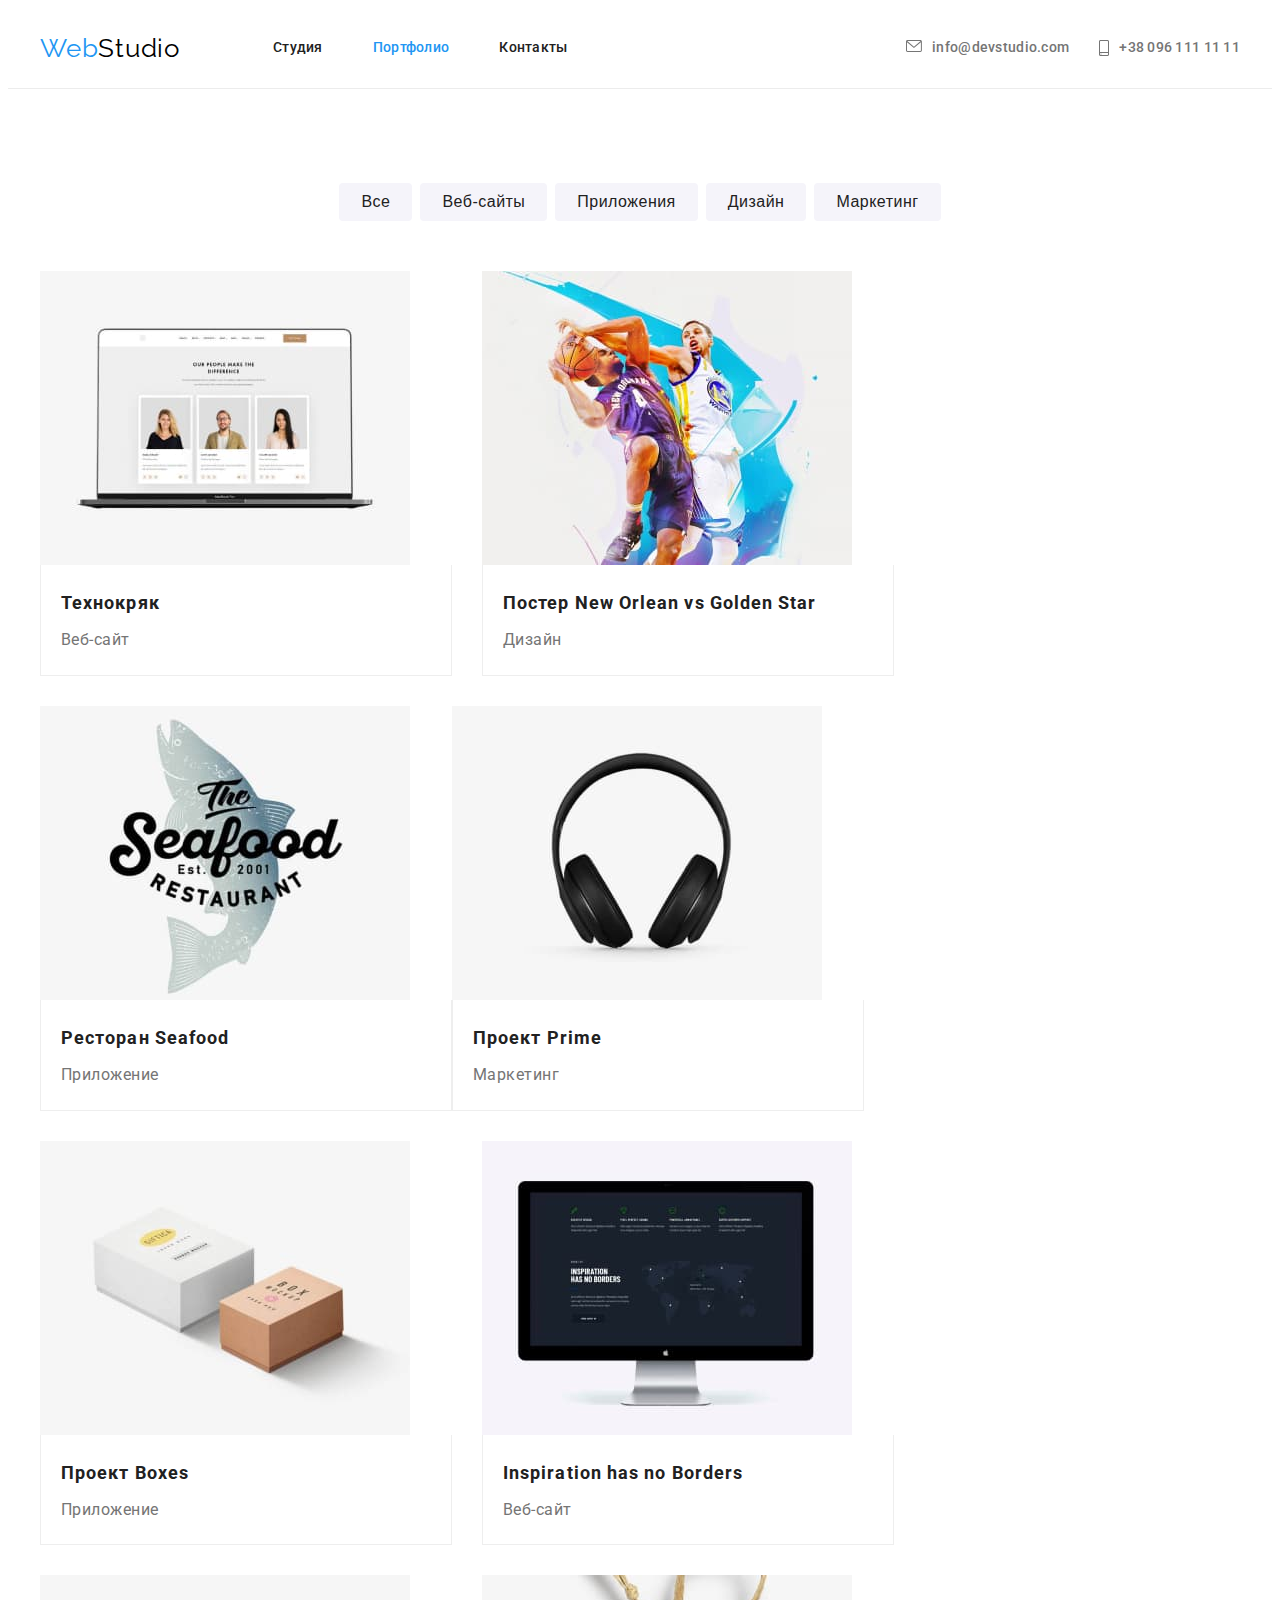
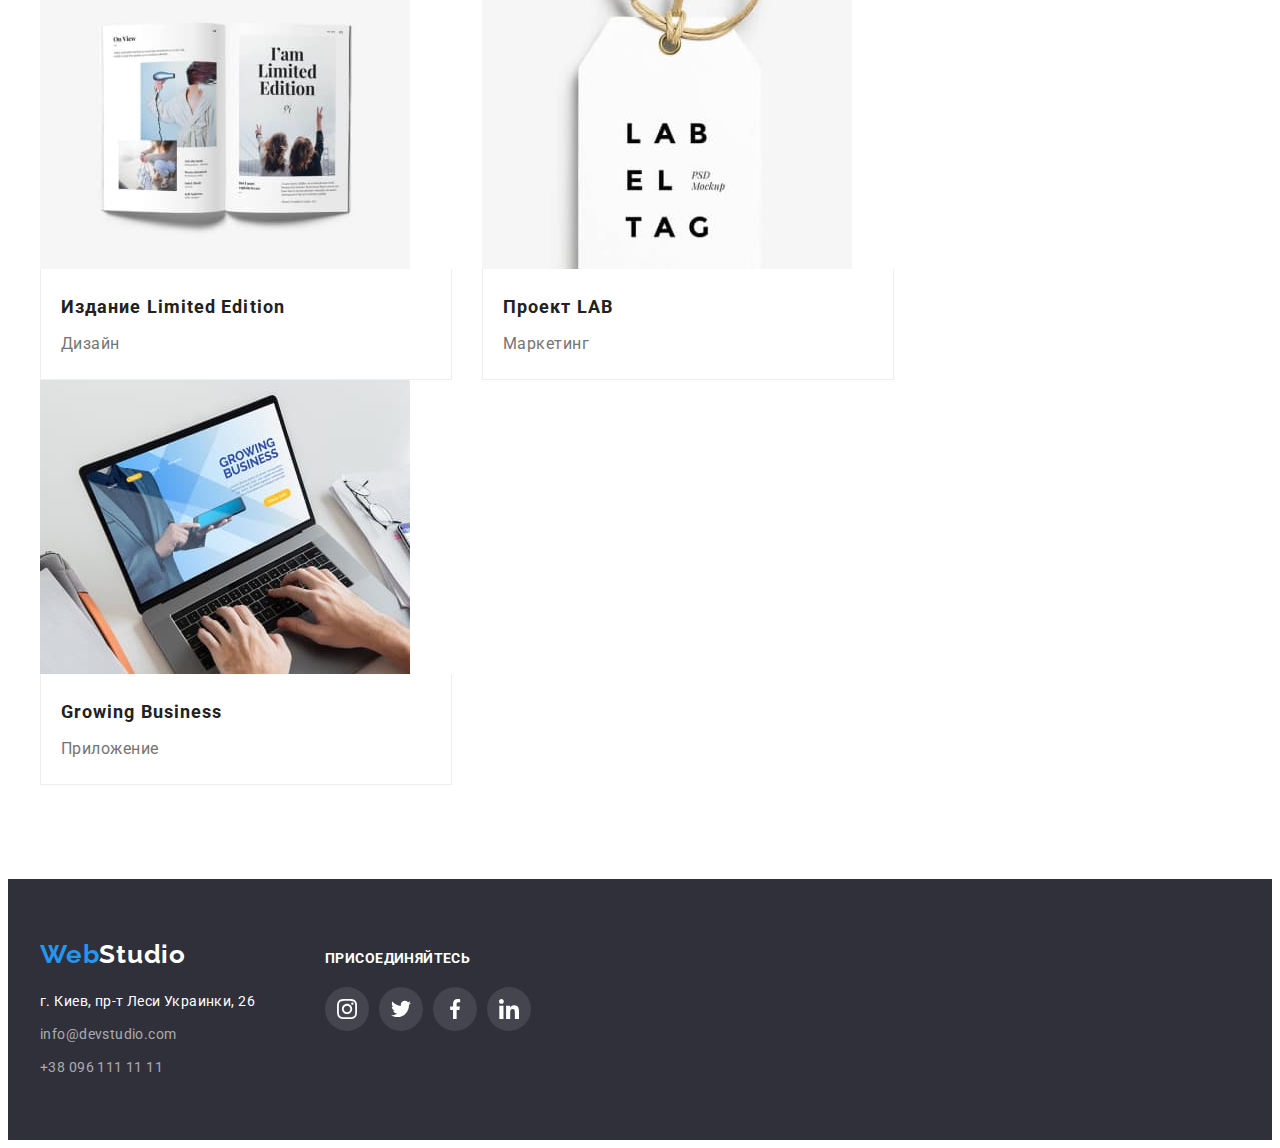
==== portfolio.html @ e710389e "1" ====
<!DOCTYPE html>
<html lang="ru">
<head>
    <meta charset="UTF-8">
    <meta http-equiv="X-UA-Compatible" content="IE=edge">
    <meta name="viewport" content="width=device-width, initial-scale=1.0">
    <title>Document</title>
    <link rel="stylesheet" href="https://cdnjs.cloudflare.com/ajax/libs/modern-normalize/1.1.0/modern-normalize.min.css"
        integrity="sha512-wpPYUAdjBVSE4KJnH1VR1HeZfpl1ub8YT/NKx4PuQ5NmX2tKuGu6U/JRp5y+Y8XG2tV+wKQpNHVUX03MfMFn9Q=="
        crossorigin="anonymous" referrerpolicy="no-referrer" />
    <link rel="preconnect" href="https://fonts.googleapis.com">
    <link rel="preconnect" href="https://fonts.gstatic.com" crossorigin>
    <link href="https://fonts.googleapis.com/css2?family=Raleway:wght@700&family=Roboto:wght@400;500;700;900&display=swap"
        rel="stylesheet">
    <link rel="stylesheet" href="./css/styles.css">
</head>
<body>
    <!-- header -->
    <header class="header">
        <div class="container header-container">
            <nav class="nav">
                <a class="link logo" lang="en" href="./index.html">Web<span>Studio</span></a>
                <ul class="nav-list">
                    <li class="item nav-item"><a class="link header-link" href="./index.html">Студия</a></li>
                    <li class="item nav-item"><a class="link header-link current" href="./portfolio.html">Портфолио</a></li>
                    <li class="item nav-item"><a class="link header-link" href="">Контакты</a></li>
                </ul>
            </nav>
            <div class="header-contacts">
                <ul class="nav-contacts">
                    <li class="contacts-items item header-mail"><a class="header-contacts link-mail"
                            href="mailto:info@devstudio.com">
                            <svg class="header-icons header-icons-" width="16" height="12">
                                <use href="./img/sprite/icons.svg#icon-envelope">
                                </use>
                            </svg>
                            info@devstudio.com</a>
                    </li>
                    <li class="contacts-items header-tel">
                        <a class="header-contacts link-tel" href="tel:+380961111111">
                            <svg class="header-icons header-icons-smart" width="10" height="16">
                                <use href="./img/sprite/icons.svg#icon-smartphone">
                                </use>
                            </svg>
                            +38 096 111 11 11</a>
                    </li>
                </ul>
            </div>
        </div>
    </header>
    <main>
    <!-- portfolio -->
        <section class="portfolio">
            <div class="container">
                <h1 class="visually-hidden">Портфолио</h1>
            <ul class="filters">
                <li class="item filters-item">
                    <button type="button" class="button-filtres">Все</button>
                </li>
                <li class="item filters-item">
                    <button type="button" class="button-filtres">Веб-сайты</button>
                </li>
                <li class="item filters-item">
                    <button type="button" class="button-filtres">Приложения</button>
                </li>
                <li class="item filters-item">
                    <button type="button" class="button-filtres">Дизайн</button>
                </li>
                <li class="item filters-item">
                    <button type="button" class="button-filtres">Маркетинг</button>
                </li>
            </ul>
            <ul class="project">
                <li class="item project-item">
                    <a class="portfolio-link" href=""><img src="./img/project/project1.jpg" alt="Компьютер на котором изображен Веб-сайт" width="370" height="294">
                        <div class="rpoject-text">
                    <h2 class="project-title">Технокряк</h2>
                    <p class="project-after-title">Веб-сайт</p>
                     </div>
                    </a>
                </li>
                <li class="item project-item">
                    <a class="portfolio-link" href=""><img src="./img/project/project2.jpg" alt="Дизайн с двумя баскетболистами" width="370" height="294">
                        <div class="rpoject-text">
                    <h2 class="project-title">Постер <span lang="en">New Orlean vs Golden Star</span></h2>
                    <p class="project-after-title">Дизайн</p>
                    </div>
                    </a>
                </li>
                <li class="item project-item">
                    <a class="portfolio-link" href=""><img src="./img/project/project3.jpg" alt="Название ресторана" width="370" height="294">
                        <div class="rpoject-text">
                    <h2 class="project-title">Ресторан <span lang="en">Seafood</span></h2>
                    <p class="project-after-title">Приложение</p>
                    </div>
                    </a>
                </li>
                <li class="item project-item">
                    <a class="portfolio-link" href=""><img src="./img/project/project4.jpg" alt="Наушники" width="370" height="294">
                        <div class="rpoject-text">
                    <h2 class="project-title">Проект <span lang="en">Prime</span></h2>
                    <p class="project-after-title">Маркетинг</p>
                    </div>
                    </a>
                </li>
                <li class="item project-item">
                    <a class="portfolio-link" href=""><img src="./img/project/project5.jpg" alt="Две упаковочных каробки" width="370" height="294">
                        <div class="rpoject-text">
                    <h2 class="project-title">Проект <span lang="en">Boxes</span></h2>
                    <p class="project-after-title">Приложение</p>
                    </div>
                    </a>
                </li>
                <li class="item project-item">
                    <a class="portfolio-link" href=""><img src="./img/project/project6.jpg" alt="Монитор с веб сайтом" width="370" height="294">
                        <div class="rpoject-text">
                    <h2 class="project-title" lang="en">Inspiration has no Borders</h2>
                    <p class="project-after-title">Веб-сайт</p>
                    </div>  
                    </a>
                </li>
                <li class="item project-item">
                    <a class="portfolio-link" href=""><img src="./img/project/project7.jpg" alt="Женский журнал моды" width="370" height="294">
                        <div class="rpoject-text">
                    <h2 class="project-title">Издание <span lang="en">Limited Edition</span></h2>
                    <p class="project-after-title">Дизайн</p>
                    </div>
                    </a>
                </li>
                <li class="item project-item">
                    <a class="portfolio-link" href=""><img src="./img/project/project8.jpg" alt="Лейбл" width="370" height="294">
                        <div class="rpoject-text">
                    <h2 class="project-title">Проект <span lang="en">LAB</span></h2>
                    <p class="project-after-title">Маркетинг</p>
                    </div>  
                    </a>
                </li>
                <li class="item project-item">
                    <a class="portfolio-link"  href=""><img src="./img/project/project9.jpg" alt="Ноутбук с изображением на экране приложения" width="370" height="294">
                        <div class="rpoject-text">
                    <h2 class="project-title" lang="en">Growing Business</h2>
                    <p class="project-after-title">Приложение</p>
                    </div>
                    </a>
                </li>
            </ul>
            </div>
        </section>
    </main>
    <!-- footer -->
    <footer class="footer">
        <div class="container">
            <div class="footer-adres">
                <a class="link footer-logo" lang="en" href="./index.html">Web<span>Studio</span></a>
                <address class="address">
                    <ul class="address-list">
                        <li class="footer-item">
                            <a class="link address-item-map" href="https://goo.gl/maps/XnTj627wTrtUJCZ2A" target="blank"
                                rel="noopener noreferrer">г. Киев, пр-т Леси Украинки, 26</a>
                        </li>
                        <li class="footer-item">
                            <a class="link address-item" href="mailto:info@devstudio.com">info@devstudio.com</a>
                        </li>
                        <li class="footer-item">
                            <a class="link address-item" href="tel:+380961111111">+38 096 111 11 11</a>
                        </li>
                    </ul>
                </address>
            </div>
            <div class="footer-adres">
                <h3 class="footer-social-title">присоединяйтесь</h3>
                <ul class="footer-social">
                    <li class="footer-social-item"> <a href="" class="footer-social-link" target="blank"
                            rel="noopener noreferrer">
                            <svg class="footer-svg" width="20" height="20">
                                <use href="./img/sprite/icons.svg#icon-instagram">
    
                                </use>
                            </svg>
                        </a>
                    </li>
                    <li class="footer-social-item"> <a href="" class="footer-social-link" target="blank"
                            rel="noopener noreferrer">
                            <svg class="footer-svg" width="20" height="20">
                                <use href="./img/sprite/icons.svg#icon-twitter">
    
                                </use>
                            </svg>
                        </a>
                    </li>
                    <li class="footer-social-item"> <a href="" class="footer-social-link" target="blank"
                            rel="noopener noreferrer">
                            <svg class="footer-svg" width="20" height="20">
                                <use href="./img/sprite/icons.svg#icon-facebook">
    
                                </use>
                            </svg>
                        </a>
                    </li>
                    <li class="footer-social-item"> <a href="" class="footer-social-link" target="blank"
                            rel="noopener noreferrer">
                            <svg class="footer-svg" width="20" height="20">
                                <use href="./img/sprite/icons.svg#icon-linkedin">
    
                                </use>
                            </svg>
                        </a>
                    </li>
                </ul>
            </div>
        </div>
    </footer>
</body>
</html>
---- css/styles.css ----
:root {
  --item-point: none;
  --title-color: #212121;
  --decoration-none: none;
  --link-accent-color: #2196f3;
}

body {
  font-family: "Roboto", sans-serif;
}

h1,
h2,
h3,
h4,
h5,
h6,
p {
  margin: 0;
}
ul,
ol {
  margin: 0;
  padding-left: 0;
}

button {
  cursor: pointer;
}

img {
  display: block;
}

.container {
  width: 1200px;
  padding-left: 15px;
  padding-right: 15px;
  margin: 0 auto;
}

li {
  list-style: var(--item-point);
}

.link {
  text-decoration: var(--decoration-none);
  color: var(--title-color);
}

.link:hover,
.link:focus {
  color: var(--link-accent-color);
}
.current {
  color: var(--link-accent-color);
}
.header-link:hover,
.header-link:focus {
  color: var(--link-accent-color);
}

.visually-hidden {
  position: absolute;
  white-space: nowrap;
  width: 1px;
  height: 1px;
  overflow: hidden;
  border: 0;
  padding: 0;
  clip: rect(0 0 0 0);
  clip-path: inset(50%);
  margin: -1px;
}

/*  ---------      HEADER   ---------    */

.header {
  border-bottom: 1px solid #ececec;
}
.header-container {
  display: flex;
  align-items: center;
}
.nav {
  display: flex;
  align-items: center;
}

.logo span {
  text-decoration: var(--decoration-none);
  font-family: "Raleway";
  font-weight: 700px;
  font-size: 26px;
  line-height: 1.19;
  letter-spacing: 0.03em;
  color: #000000;
  text-decoration: var(--decoration-none);
}

.logo {
  margin-right: 93px;
  text-decoration: var(--decoration-none);
  font-family: "Raleway", "sans-serif";
  font-weight: 700px;
  font-size: 26px;
  line-height: 1.19;
  letter-spacing: 0.03em;
  color: #2196f3;
}

.header-link {
  display: block;
  padding-bottom: 32px;
  padding-top: 32px;
}

.nav-contacts {
  display: flex;
  align-items: center;
}

.nav-list {
  display: flex;
  font-weight: 500;
  font-size: 14px;
  line-height: 1.14;
  letter-spacing: 0.02em;
}

.nav-list > .nav-item:not(:last-child) {
  margin-right: 50px;
}

.header-contacts:hover,
.nav-contacts:focus {
  color: var(--link-accent-color);
}

.header-contacts {
  display: flex;
  text-align: center;
  margin-left: auto;
  text-decoration: var(--decoration-none);
  font-weight: 500;
  font-size: 14px;
  line-height: 1.14;
  letter-spacing: 0.02em;
  color: #757575;
}

.contacts-items:not(:last-child) {
  margin-right: 30px;
}

.header-icons {
  fill: currentColor;
  display: flex;
  align-items: center;
  margin-right: 10px;
}

.header-icons:hover,
.header-icons:focus {
  color: var(--link-accent-color);
}

/* ------------HERO---------------------  */
.hero {
  max-width: 1600px;
  margin: 0 auto;
  padding-top: 200px;
  padding-bottom: 200px;
  background-color: #2f303a;
  background-image: linear-gradient(
      rgba(47, 48, 58, 0.4),
      rgba(47, 48, 58, 0.4)
    ),
    url(../img/hero/hero-img.jpg);
  background-repeat: no-repeat;
  background-position: center;
  background-size: cover;
}

h1 {
  margin-bottom: 30px;
  text-align: center;
  font-weight: 900;
  font-size: 44px;
  line-height: 1.36;
  letter-spacing: 0.06em;
  text-transform: uppercase;
  color: #ffffff;
}

.butoon-hero {
  border-radius: 4px;
  border: none;
  max-width: 200px;
  display: block;
  margin-right: auto;
  margin-left: auto;
  font-weight: 700;
  font-size: 16px;
  line-height: 1.88;
  letter-spacing: 0.06em;
  color: #ffffff;
  background: #2196f3;
  cursor: pointer;
}

.butoon-hero:hover {
  background: #188ce8;
}

/* ---------------information_about_the_company------------------------ */
.information {
  padding-top: 94px;
  padding-bottom: 94px;
}

.information-item {
  width: 270px;
}

.information-item:not(:last-child) {
  margin-right: 30px;
}

.information-list {
  display: flex;
}

.information-titel {
  margin-bottom: 10px;
  font-weight: 700;
  font-size: 14px;
  line-height: 1.14;
  letter-spacing: 0.03em;
  text-transform: uppercase;
  color: var(--title-color);
}

.information-after-titel {
  font-weight: 400;
  font-size: 14px;
  line-height: 1.71;
  letter-spacing: 0.03em;
  color: #757575;
}

.information-svg {
  display: flex;
  margin-bottom: 30px;
  align-items: center;
  justify-content: center;
  display: flex;
  width: 270px;
  height: 120px;
  background-color: #f5f4fa;
  border-radius: 4px;
}

.information-list-item:not(:last-child) {
  margin-right: 30px;
}

/* ----------------what_are_we_doing--------------- */
.services {
  padding-bottom: 94px;
}
.work {
  margin-bottom: 50px;
  text-align: center;
  font-weight: 700;
  font-size: 36px;
  line-height: 1.17;
  letter-spacing: 0.03em;
  color: var(--title-color);
}

.work-list {
  display: flex;
}

.work-item:not(:last-child) {
  margin-right: 30px;
}

/* ------------------our_team----------------- */
.our-team {
  padding-top: 94px;
  padding-bottom: 94px;
  background-color: #f5f4fa;
}

.team {
  text-align: center;
  margin-bottom: 50px;
  font-weight: 700;
  font-size: 36px;
  line-height: 1.16;
  letter-spacing: 0.03em;
  color: var(--title-color);
}

.team-list {
  text-align: center;
  display: flex;
}

.team-item {
  background: #ffffff;
  width: 270px;
  box-shadow: 0px 1px 3px rgba(0, 0, 0, 0.12), 0px 1px 1px rgba(0, 0, 0, 0.14),
    0px 2px 1px rgba(0, 0, 0, 0.2);
  border-radius: 0px 0px 4px 4px;
}

.team-item:not(:last-child) {
  margin-right: 30px;
}

.team-name {
  padding: 30px 20px;
}

.team-title {
  margin-bottom: 10px;
  font-weight: 500;
  font-size: 16px;
  line-height: 1.19;
  letter-spacing: 0.03em;
  color: var(--title-color);
}

.team-after-title {
  margin-bottom: 16px;
  font-weight: 400;
  font-size: 16px;
  line-height: 19px;
  letter-spacing: 0.03em;
  color: #757575;
}

.list-kontacts-item + .list-kontacts-item {
  margin-left: 10px;
}

.team-list-kontacts {
  justify-content: center;
  display: flex;
}

.team-social-link {
  width: 44px;
  height: 44px;
  background-color: #ffffff;
  border-radius: 50%;
  display: flex;
  justify-content: center;
  align-items: center;
}

.team-social-link:hover,
.team-social-link:focus {
  background-color: var(--link-accent-color);
}

.team-social-icon {
  fill: #afb1b8;
}

.team-social-link:hover .team-social-icon,
.team-social-link:focus .team-social-icon {
  fill: #ffffff;
}

/* ---------------------customers--------------------- */

.customers {
  padding-top: 94px;
  padding-bottom: 94px;
}

.customers-title {
  margin-bottom: 50px;
  font-weight: 700;
  font-size: 36px;
  line-height: 1.16;
  letter-spacing: 0.03em;
  text-align: center;
  color: var(--title-color);
}

.customers-list {
  display: flex;
  justify-content: center;
  align-items: center;
}

.customers-item:not(:last-child) {
  margin-right: 30px;
}

.customers-link {
  border: 1px solid #afb1b8;
  border-radius: 4px;
  width: 170px;
  height: 92px;
  background-color: #ffffff;
  display: flex;
  align-items: center;
  justify-content: center;
  fill: #afb1b8;
}

.customers-link:hover,
.customers-link:focus {
  fill: var(--link-accent-color);
  border: 1px solid var(--link-accent-color);
}

/* ------------------portfolio--------------------- */
.portfolio {
  padding-top: 94px;
  padding-bottom: 94px;
}

.filters {
  justify-content: center;
  display: flex;
  margin-bottom: 50px;
}

.filters-item:not(:last-child) {
  margin-right: 8px;
}

.filters-item:hover,
.filters-item:focus {
  box-shadow: 0px 3px 1px rgba(0, 0, 0, 0.1), 0px 1px 2px rgba(0, 0, 0, 0.08),
    0px 2px 2px rgba(0, 0, 0, 0.12);
  border-radius: 4px;
}

.button-filtres {
  padding: 6px 22px;
}

.button-filtres {
  font-weight: 500;
  font-size: 16px;
  line-height: 1.63;
  letter-spacing: 0.03em;
  color: #212121;
  cursor: pointer;
  border: none;
  background: #f5f4fa;
  border-radius: 4px;
}

.button-filtres:hover,
.button-filtres:focus {
  background: #2196f3;
}

.button-filtres:hover,
.button-filtres:focus {
  color: #ffffff;
}

.project {
  display: flex;
  flex-wrap: wrap;
}

.project h2 {
  margin-bottom: 4px;
}

.project-item {
  margin-right: 30px;
  margin-bottom: 30px;
}

.project-item:hover,
.project-item:focus {
  box-shadow: 0px 1px 1px rgba(0, 0, 0, 0.12), 0px 4px 4px rgba(0, 0, 0, 0.06),
    1px 4px 6px rgba(0, 0, 0, 0.16);
}

.project-item:nth-child(3n + 0) {
  margin-right: 0px;
}

.project-item:nth-last-child(-n + 3) {
  margin-bottom: 0px;
}

.rpoject-text {
  padding: 20px;
  border: 1px solid #eeeeee;
  border-top: none;
  width: 370px;
}

.portfolio-link {
  display: block;
  text-decoration: var(--decoration-none);
}

.project-title {
  font-weight: 700;
  font-size: 18px;
  line-height: 2;
  letter-spacing: 0.06em;
  color: var(--title-color);
}

.project-after-title {
  font-weight: 400;
  font-size: 16px;
  line-height: 1.86;
  letter-spacing: 0.03em;
  color: #757575;
}
/* ---------------------footer------------------ */
.footer {
  padding-top: 60px;
  padding-bottom: 60px;
  background-color: #2f303a;
}

.footer-logo {
  display: block;
  margin-bottom: 20px;
  font-family: "Raleway", "sans-serif";
  font-weight: 700;
  font-size: 26px;
  line-height: 1.19;
  letter-spacing: 0.03em;
  color: #2196f3;
}

.footer-logo span {
  font-family: Raleway;
  font-weight: 700;
  font-size: 26px;
  line-height: 1.19;
  letter-spacing: 0.03em;
  color: #ffffff;
}

.address-item-map {
  font-style: normal;
  font-weight: 400;
  font-size: 14px;
  line-height: 1.71;
  letter-spacing: 0.03em;
  color: #ffffff;
}

.address-item {
  font-style: normal;
  font-weight: 400;
  font-size: 14px;
  line-height: 1.71;
  letter-spacing: 0.03em;
  color: rgba(255, 255, 255, 0.6);
}

.footer-item:not(:last-child) {
  margin-bottom: 9px;
}

.footer-social {
  display: flex;
}

.footer-social-item:not(:last-child) {
  margin-right: 10px;
}

.footer-social-link {
  display: flex;
  justify-content: center;
  align-items: center;
  width: 44px;
  height: 44px;
  border-radius: 50%;
  background-color: #44454e;
  justify-content: center;
}

.footer-svg {
  fill: #ffffff;
}

.footer-social-link:hover,
.footer-social-link:focus {
  background-color: var(--link-accent-color);
}

.footer-social-title {
  margin-bottom: 20px;
  font-weight: 700;
  font-size: 14px;
  line-height: 1.14;
  letter-spacing: 0.03em;
  text-transform: uppercase;
  color: #ffffff;
}
.footer-adres:not(:last-child) {
  margin-right: 70px;
}

.footer > .container {
  display: flex;
  align-items: baseline;
}
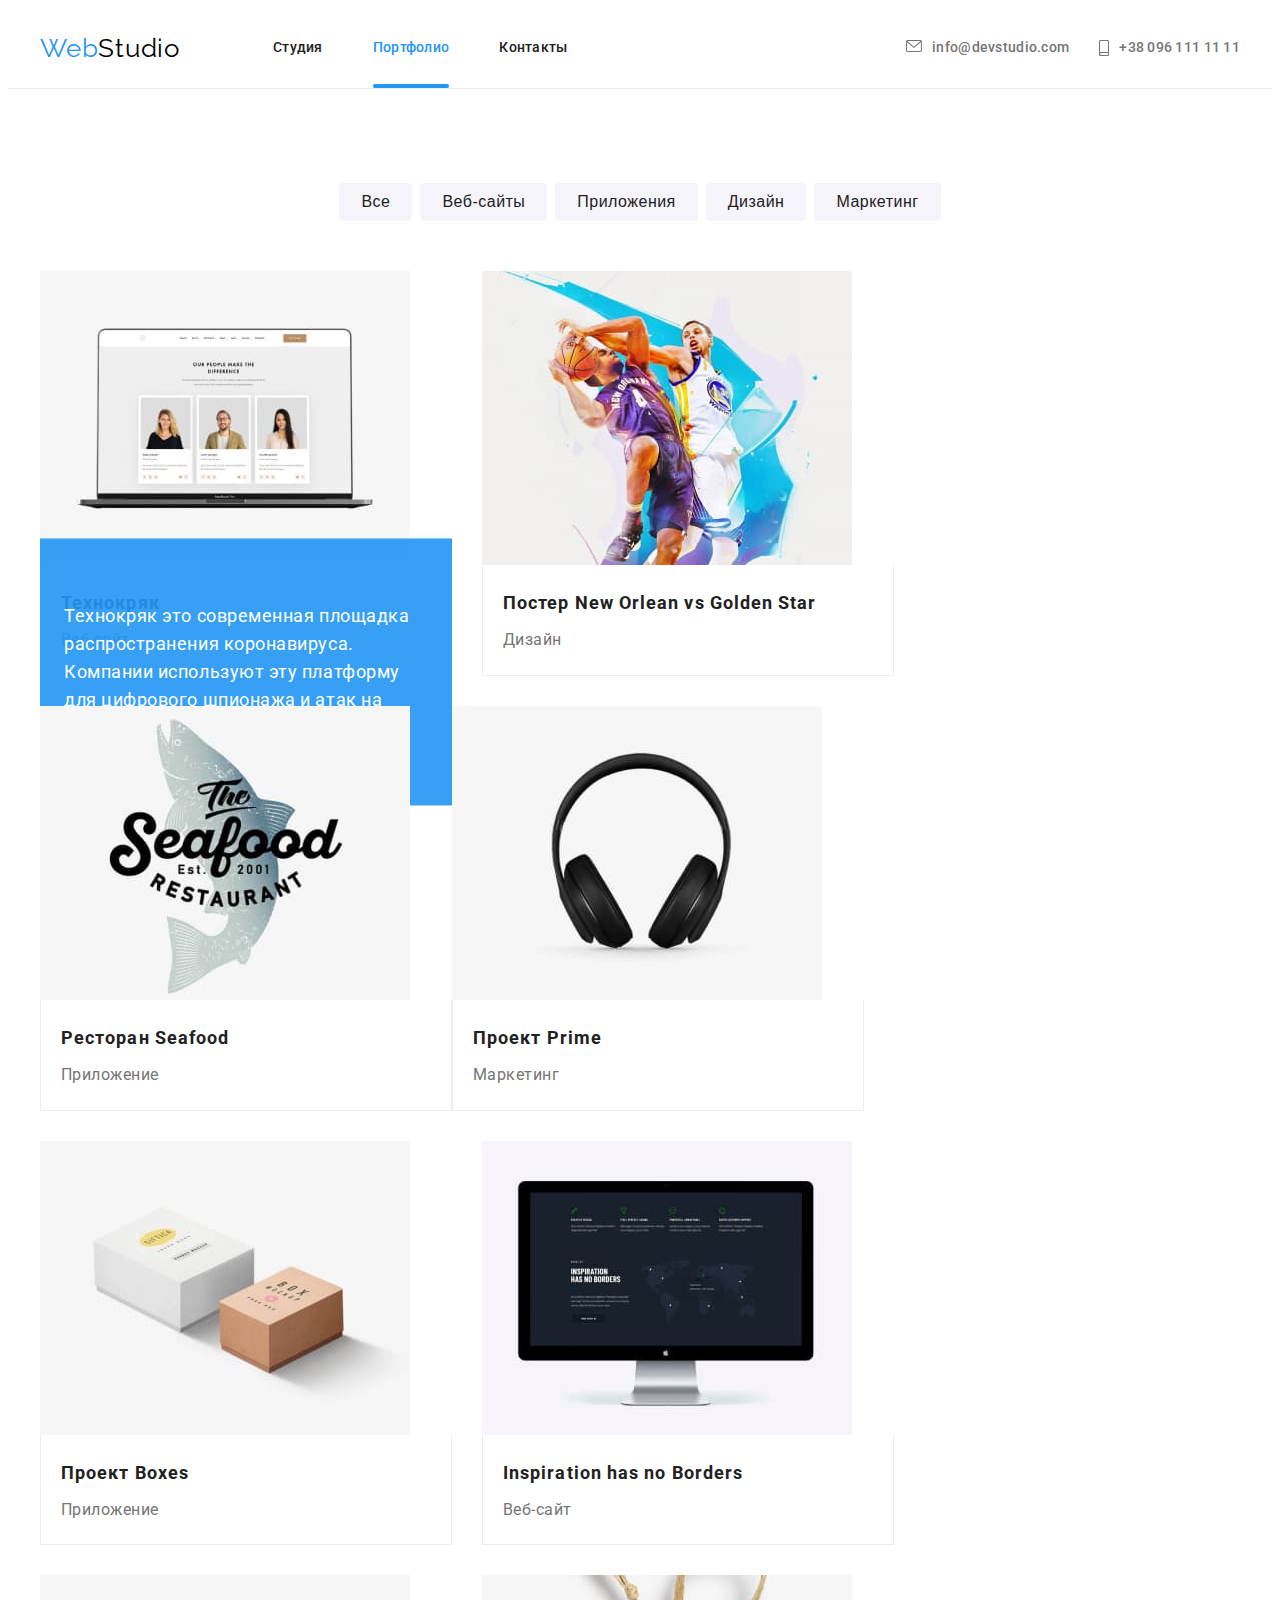
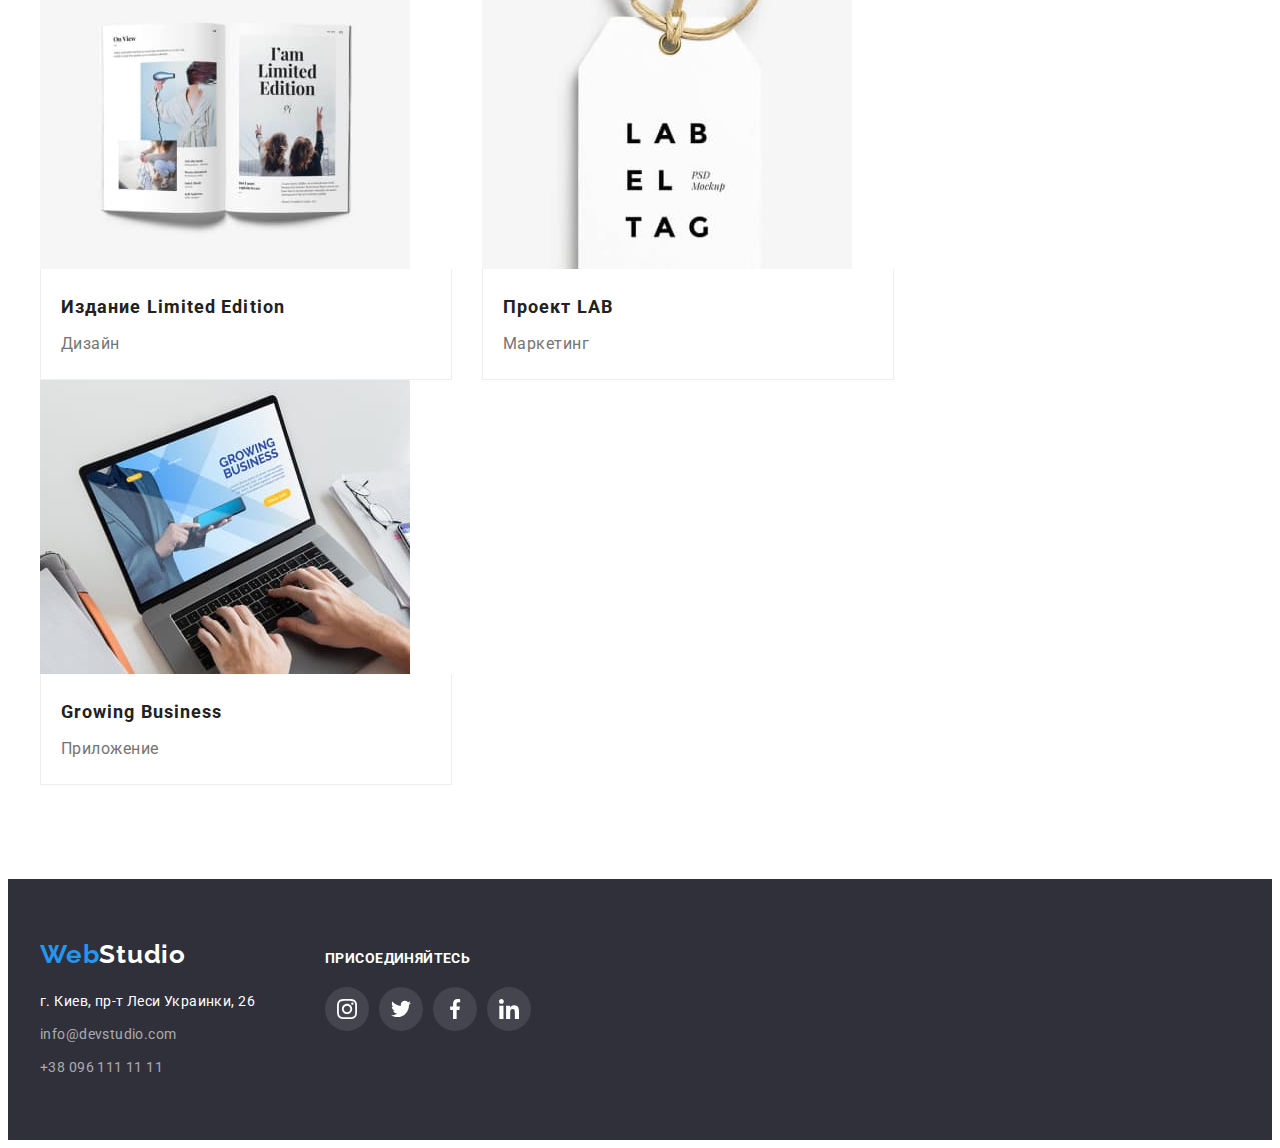
==== commit 722a4a4d: "2" ====
--- a/portfolio.html
+++ b/portfolio.html
@@ -73,6 +73,10 @@
             <ul class="project">
                 <li class="item project-item">
                     <a class="portfolio-link" href=""><img src="./img/project/project1.jpg" alt="Компьютер на котором изображен Веб-сайт" width="370" height="294">
+                        <p class="project-img-text">
+                            Технокряк это современная площадка распространения коронавируса. Компании используют эту платформу для цифрового
+                            шпионажа и атак на защищённые сервера конкурентов.
+                        </p>
                         <div class="rpoject-text">
                     <h2 class="project-title">Технокряк</h2>
                     <p class="project-after-title">Веб-сайт</p>
@@ -210,5 +214,6 @@
             </div>
         </div>
     </footer>
+    <script src="./js/modal.js"></script>
 </body>
 </html>--- a/css/styles.css
+++ b/css/styles.css
@@ -115,6 +115,21 @@
   padding-top: 32px;
 }
 
+.nav-item {
+  position: relative;
+}
+
+.current::after {
+  content: "";
+  width: 100%;
+  height: 4px;
+  border-radius: 2px;
+  position: absolute;
+  background-color: var(--link-accent-color);
+  left: 0;
+  bottom: 0;
+}
+
 .nav-contacts {
   display: flex;
   align-items: center;
@@ -133,7 +148,7 @@
 }
 
 .header-contacts:hover,
-.nav-contacts:focus {
+.header-contacts:focus {
   color: var(--link-accent-color);
 }
 
@@ -158,11 +173,6 @@
   display: flex;
   align-items: center;
   margin-right: 10px;
-}
-
-.header-icons:hover,
-.header-icons:focus {
-  color: var(--link-accent-color);
 }
 
 /* ------------HERO---------------------  */
@@ -196,7 +206,8 @@
 .butoon-hero {
   border-radius: 4px;
   border: none;
-  max-width: 200px;
+  min-height: 50px;
+  min-width: 200px;
   display: block;
   margin-right: auto;
   margin-left: auto;
@@ -480,6 +491,7 @@
 }
 
 .project-item {
+  position: relative;
   margin-right: 30px;
   margin-bottom: 30px;
 }
@@ -488,6 +500,11 @@
 .project-item:focus {
   box-shadow: 0px 1px 1px rgba(0, 0, 0, 0.12), 0px 4px 4px rgba(0, 0, 0, 0.06),
     1px 4px 6px rgba(0, 0, 0, 0.16);
+}
+
+.project-item:hover .project-img-text,
+.project-item:hover .project-img-text {
+  transform: translateY(0);
 }
 
 .project-item:nth-child(3n + 0) {
@@ -510,6 +527,21 @@
   text-decoration: var(--decoration-none);
 }
 
+.project-img-text {
+  transition: transform 250ms;
+  padding: 64px 24px;
+  font-weight: 400;
+  font-size: 18px;
+  line-height: 1.55;
+  letter-spacing: 0.03em;
+  color: #ffffff;
+  position: absolute;
+  top: 0;
+  left: 0;
+  background-color: rgba(33, 150, 243, 0.9);
+  transform: translateY(100%);
+}
+
 .project-title {
   font-weight: 700;
   font-size: 18px;
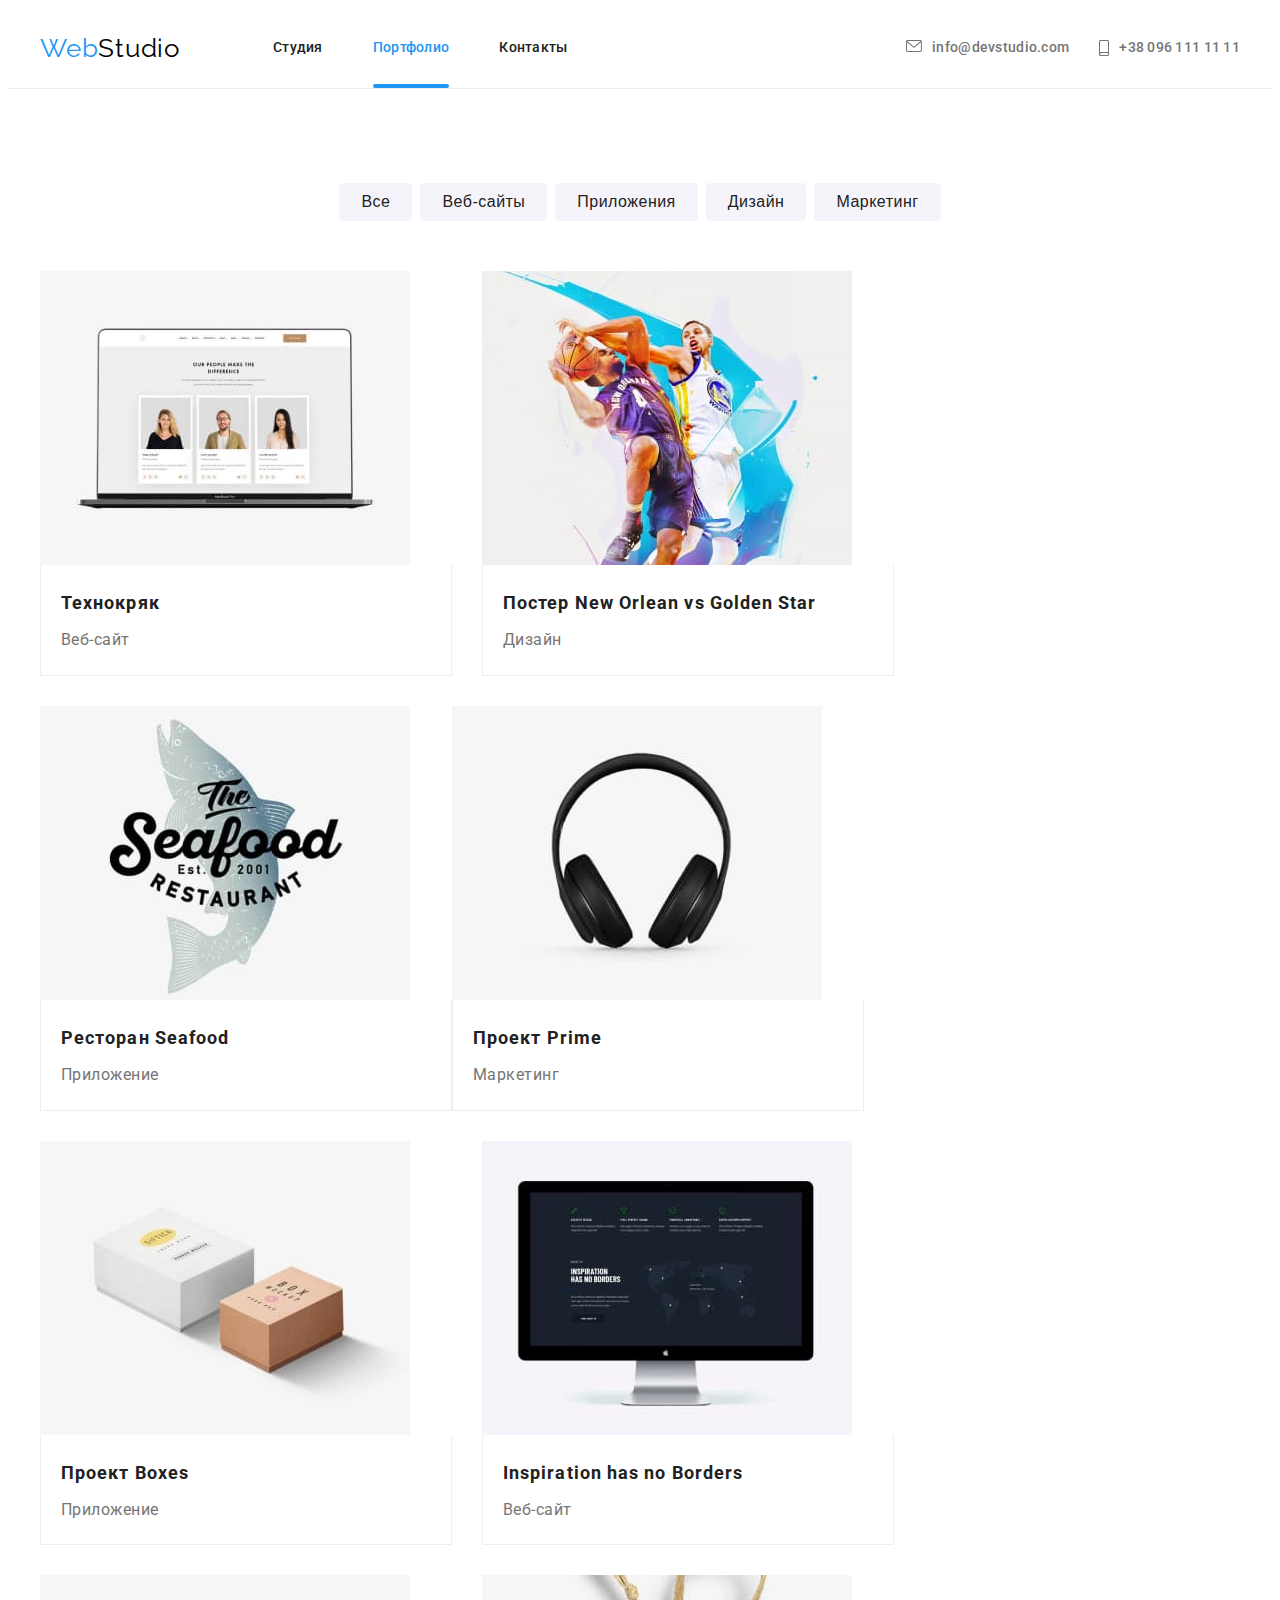
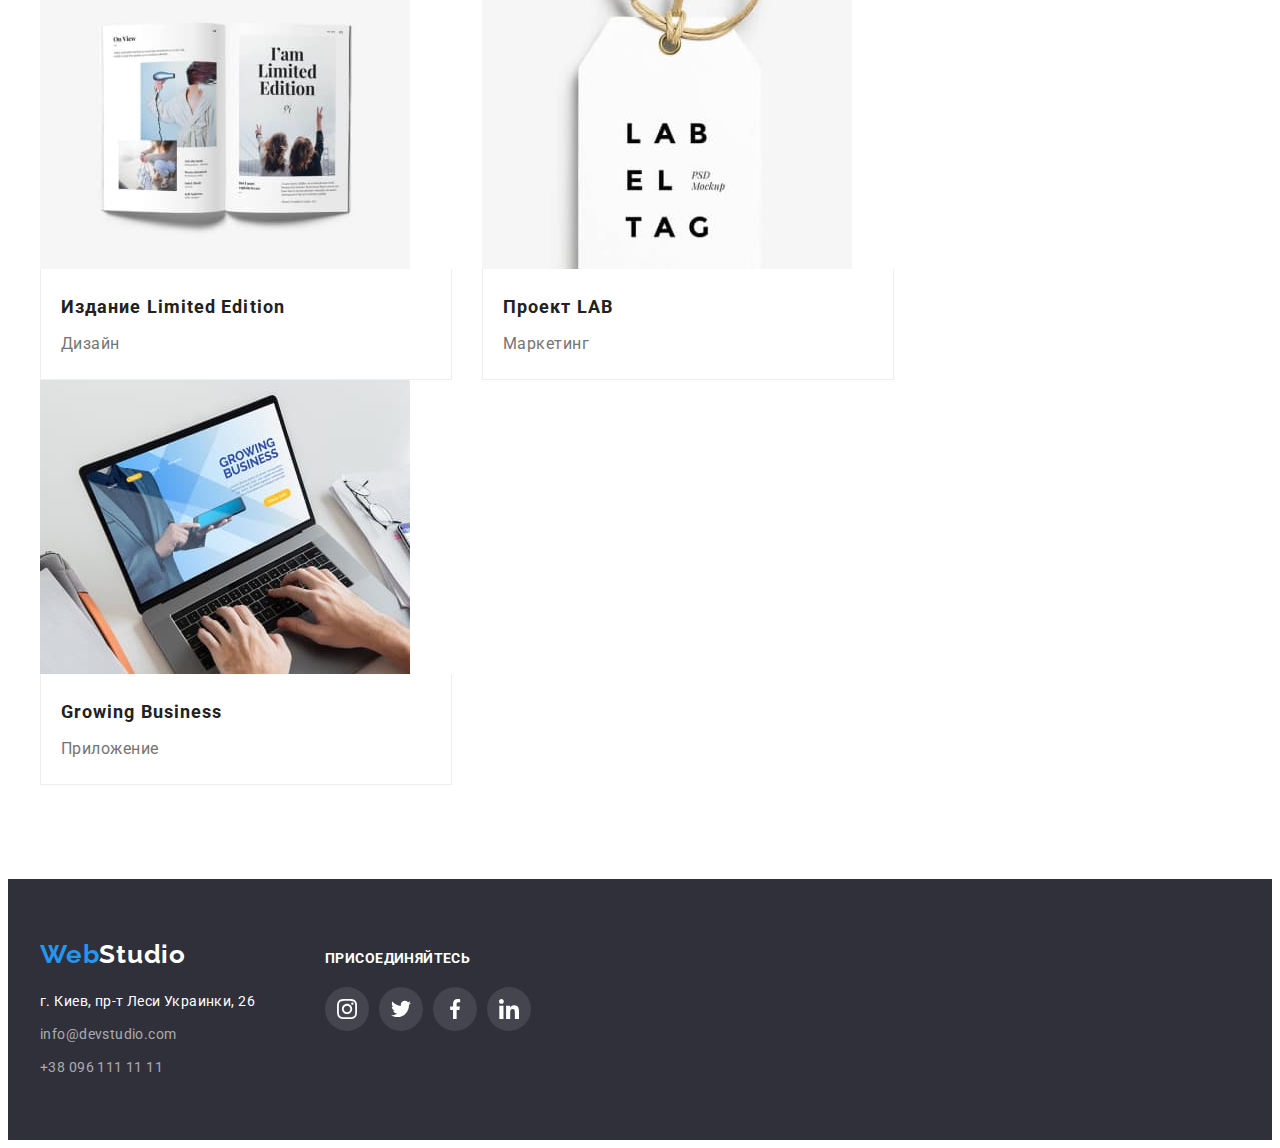
==== commit 3417f59d: "3" ====
--- a/portfolio.html
+++ b/portfolio.html
@@ -72,11 +72,13 @@
             </ul>
             <ul class="project">
                 <li class="item project-item">
+                    <div class="project-item-wrap">
                     <a class="portfolio-link" href=""><img src="./img/project/project1.jpg" alt="Компьютер на котором изображен Веб-сайт" width="370" height="294">
                         <p class="project-img-text">
                             Технокряк это современная площадка распространения коронавируса. Компании используют эту платформу для цифрового
                             шпионажа и атак на защищённые сервера конкурентов.
                         </p>
+                        </div>
                         <div class="rpoject-text">
                     <h2 class="project-title">Технокряк</h2>
                     <p class="project-after-title">Веб-сайт</p>
@@ -84,7 +86,12 @@
                     </a>
                 </li>
                 <li class="item project-item">
+                    <div class="project-item-wrap">
                     <a class="portfolio-link" href=""><img src="./img/project/project2.jpg" alt="Дизайн с двумя баскетболистами" width="370" height="294">
+                        <p class="project-img-text">
+                            Lorem ipsum dolor sit amet consectetur adipisicing elit. Temporibus quas consequuntur corrupti iste corporis minima, provident nulla optio possimus, ad numquam libero odit tempora distinctio itaque sed nobis, fugit voluptatem.
+                        </p>
+                    </div>
                         <div class="rpoject-text">
                     <h2 class="project-title">Постер <span lang="en">New Orlean vs Golden Star</span></h2>
                     <p class="project-after-title">Дизайн</p>
@@ -92,7 +99,12 @@
                     </a>
                 </li>
                 <li class="item project-item">
+                    <div class="project-item-wrap">
                     <a class="portfolio-link" href=""><img src="./img/project/project3.jpg" alt="Название ресторана" width="370" height="294">
+                        <p class="project-img-text">
+Lorem ipsum dolor sit amet consectetur adipisicing elit. Temporibus quas consequuntur corrupti iste corporis minima, provident nulla optio possimus, ad numquam libero odit tempora distinctio itaque sed nobis, fugit voluptatem.
+                        </p>
+                    </div>
                         <div class="rpoject-text">
                     <h2 class="project-title">Ресторан <span lang="en">Seafood</span></h2>
                     <p class="project-after-title">Приложение</p>
@@ -100,7 +112,12 @@
                     </a>
                 </li>
                 <li class="item project-item">
+                    <div class="project-item-wrap">
                     <a class="portfolio-link" href=""><img src="./img/project/project4.jpg" alt="Наушники" width="370" height="294">
+                        <p class="project-img-text">
+Lorem ipsum dolor sit amet consectetur adipisicing elit. Temporibus quas consequuntur corrupti iste corporis minima, provident nulla optio possimus, ad numquam libero odit tempora distinctio itaque sed nobis, fugit voluptatem.
+                        </p>
+                    </div>
                         <div class="rpoject-text">
                     <h2 class="project-title">Проект <span lang="en">Prime</span></h2>
                     <p class="project-after-title">Маркетинг</p>
@@ -108,7 +125,12 @@
                     </a>
                 </li>
                 <li class="item project-item">
+                    <div class="project-item-wrap">
                     <a class="portfolio-link" href=""><img src="./img/project/project5.jpg" alt="Две упаковочных каробки" width="370" height="294">
+                        <p class="project-img-text">
+Lorem ipsum dolor sit amet consectetur adipisicing elit. Temporibus quas consequuntur corrupti iste corporis minima, provident nulla optio possimus, ad numquam libero odit tempora distinctio itaque sed nobis, fugit voluptatem.
+                        </p>
+                    </div>
                         <div class="rpoject-text">
                     <h2 class="project-title">Проект <span lang="en">Boxes</span></h2>
                     <p class="project-after-title">Приложение</p>
@@ -116,7 +138,12 @@
                     </a>
                 </li>
                 <li class="item project-item">
+                    <div class="project-item-wrap">
                     <a class="portfolio-link" href=""><img src="./img/project/project6.jpg" alt="Монитор с веб сайтом" width="370" height="294">
+                        <p class="project-img-text">
+Lorem ipsum dolor sit amet consectetur adipisicing elit. Temporibus quas consequuntur corrupti iste corporis minima, provident nulla optio possimus, ad numquam libero odit tempora distinctio itaque sed nobis, fugit voluptatem.
+                        </p>
+                    </div>
                         <div class="rpoject-text">
                     <h2 class="project-title" lang="en">Inspiration has no Borders</h2>
                     <p class="project-after-title">Веб-сайт</p>
@@ -124,7 +151,12 @@
                     </a>
                 </li>
                 <li class="item project-item">
+                    <div class="project-item-wrap">
                     <a class="portfolio-link" href=""><img src="./img/project/project7.jpg" alt="Женский журнал моды" width="370" height="294">
+                    <p class="project-img-text">
+Lorem ipsum dolor sit amet consectetur adipisicing elit. Temporibus quas consequuntur corrupti iste corporis minima, provident nulla optio possimus, ad numquam libero odit tempora distinctio itaque sed nobis, fugit voluptatem.
+                    </p>
+                    </div>
                         <div class="rpoject-text">
                     <h2 class="project-title">Издание <span lang="en">Limited Edition</span></h2>
                     <p class="project-after-title">Дизайн</p>
@@ -132,7 +164,12 @@
                     </a>
                 </li>
                 <li class="item project-item">
+                    <div class="project-item-wrap">
                     <a class="portfolio-link" href=""><img src="./img/project/project8.jpg" alt="Лейбл" width="370" height="294">
+                        <p class="project-img-text">
+Lorem ipsum dolor sit amet consectetur adipisicing elit. Temporibus quas consequuntur corrupti iste corporis minima, provident nulla optio possimus, ad numquam libero odit tempora distinctio itaque sed nobis, fugit voluptatem.
+                        </p>
+                    </div>
                         <div class="rpoject-text">
                     <h2 class="project-title">Проект <span lang="en">LAB</span></h2>
                     <p class="project-after-title">Маркетинг</p>
@@ -140,7 +177,12 @@
                     </a>
                 </li>
                 <li class="item project-item">
+                    <div class="project-item-wrap">
                     <a class="portfolio-link"  href=""><img src="./img/project/project9.jpg" alt="Ноутбук с изображением на экране приложения" width="370" height="294">
+                        <p class="project-img-text">
+Lorem ipsum dolor sit amet consectetur adipisicing elit. Temporibus quas consequuntur corrupti iste corporis minima, provident nulla optio possimus, ad numquam libero odit tempora distinctio itaque sed nobis, fugit voluptatem.
+                        </p>
+                    </div>
                         <div class="rpoject-text">
                     <h2 class="project-title" lang="en">Growing Business</h2>
                     <p class="project-after-title">Приложение</p>
--- a/css/styles.css
+++ b/css/styles.css
@@ -491,7 +491,6 @@
 }
 
 .project-item {
-  position: relative;
   margin-right: 30px;
   margin-bottom: 30px;
 }
@@ -513,6 +512,11 @@
 
 .project-item:nth-last-child(-n + 3) {
   margin-bottom: 0px;
+}
+
+.project-item-wrap {
+  overflow: hidden;
+  position: relative;
 }
 
 .rpoject-text {
@@ -528,6 +532,7 @@
 }
 
 .project-img-text {
+  height: 100%;
   transition: transform 250ms;
   padding: 64px 24px;
   font-weight: 400;
@@ -651,3 +656,44 @@
   display: flex;
   align-items: baseline;
 }
+
+/* ----------------modal------------ */
+.backdrop {
+  position: fixed;
+  top: 0;
+  background-color: rgba(0, 0, 0, 0.2);
+  width: 100vw;
+  height: 100vh;
+  transition: opacity 700ms, visibility 700ms;
+}
+
+.modal {
+  width: 528px;
+  min-height: 581px;
+  background-color: #ffffff;
+  border-radius: 4px;
+  position: absolute;
+  top: 50%;
+  left: 50%;
+  transform: translate(-50%, -50%) scale(1);
+}
+
+.modal-close {
+  width: 30px;
+  height: 30px;
+  border-radius: 50%;
+  background-color: #ffffff;
+  border: 1px solid rgba(0, 0, 0, 0.1);
+  display: flex;
+  align-items: center;
+  justify-content: center;
+  position: absolute;
+  top: 8px;
+  right: 8px;
+}
+
+.is-hidden {
+  opacity: 0;
+  pointer-events: none;
+  visibility: hidden;
+}
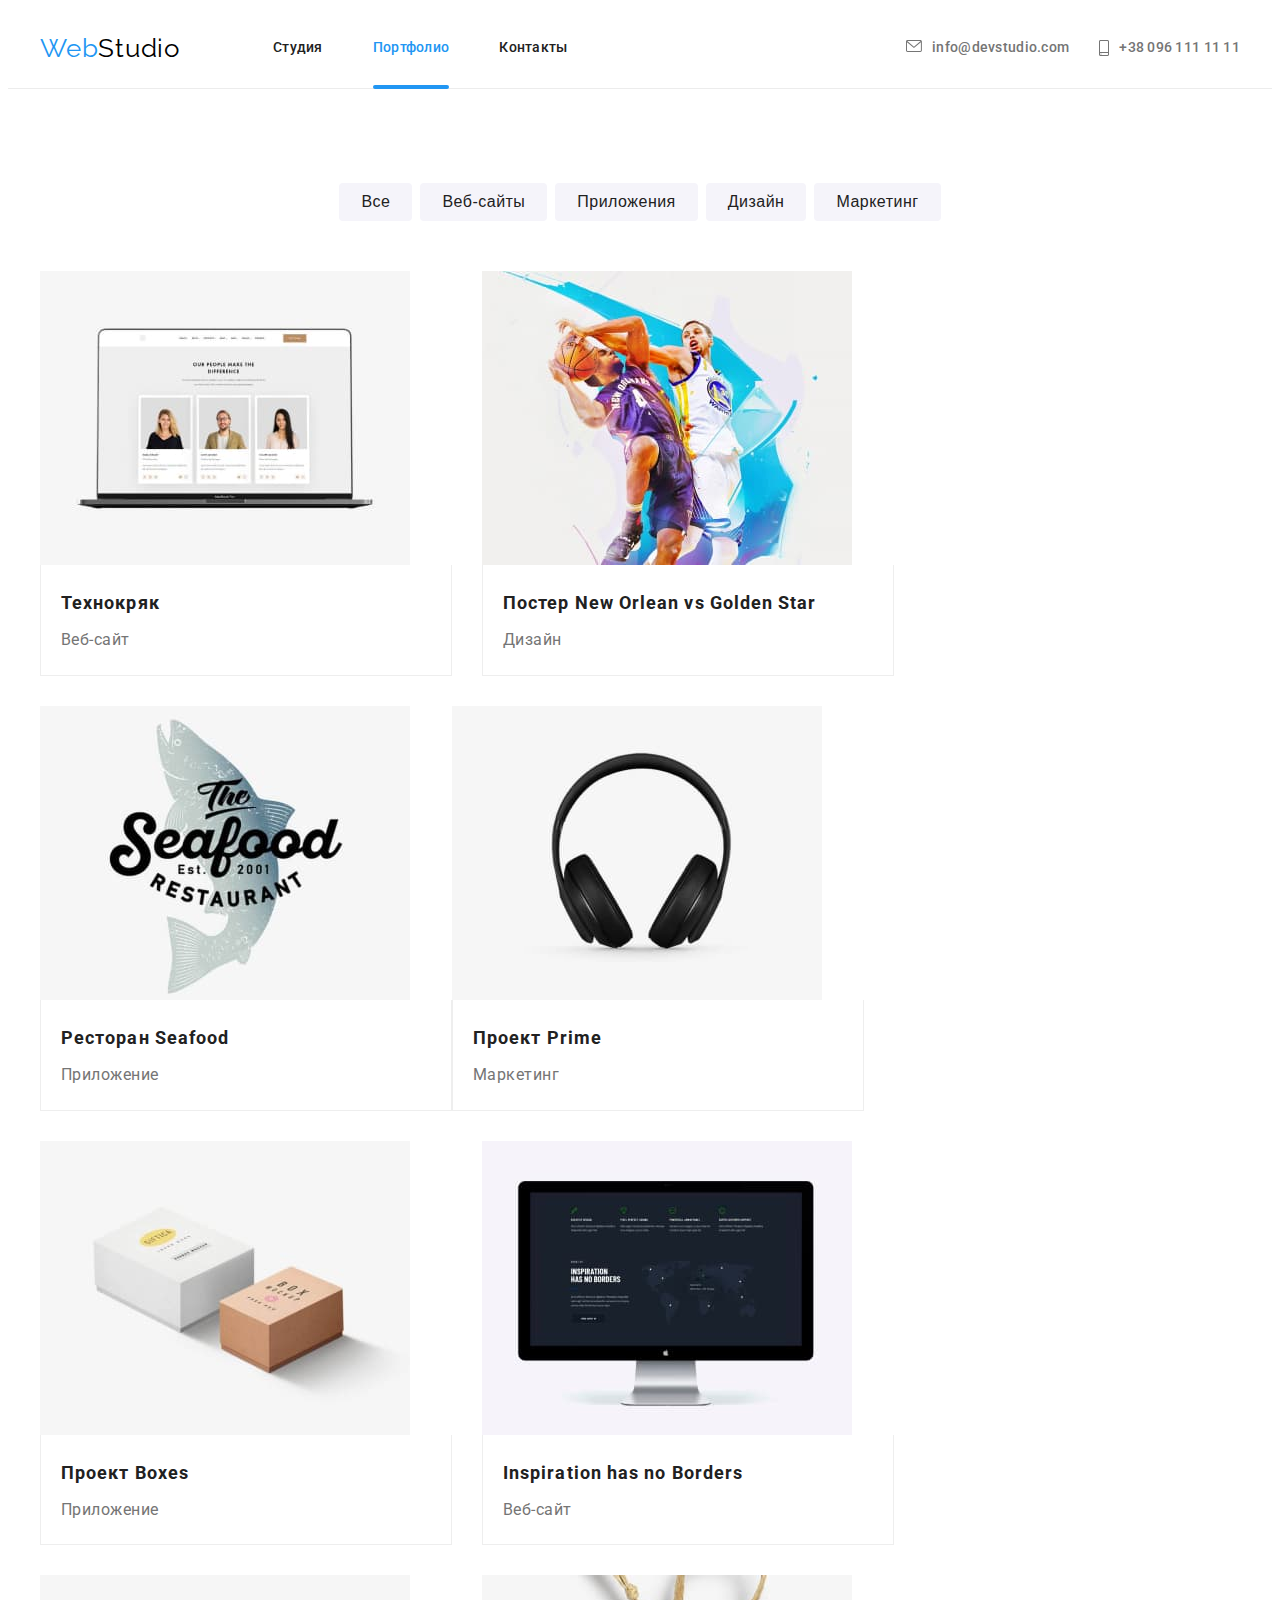
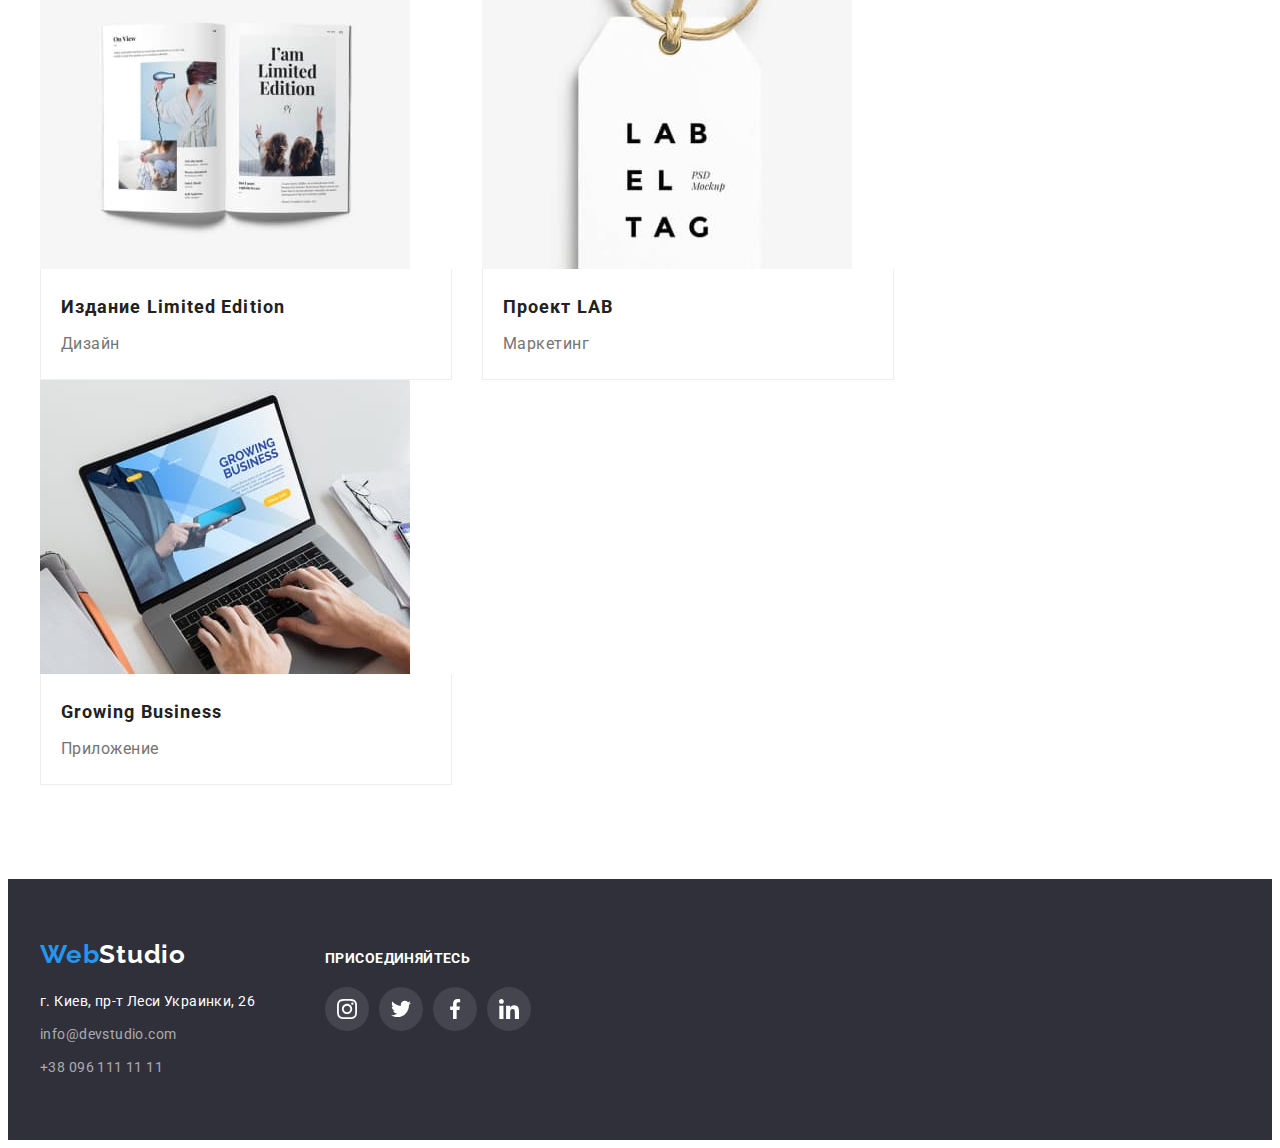
==== commit f80f4cbc: "7" ====
--- a/portfolio.html
+++ b/portfolio.html
@@ -72,8 +72,10 @@
             </ul>
             <ul class="project">
                 <li class="item project-item">
-                    <div class="project-item-wrap">
-                    <a class="portfolio-link" href=""><img src="./img/project/project1.jpg" alt="Компьютер на котором изображен Веб-сайт" width="370" height="294">
+                    <a class="portfolio-link" href="">
+                    <div class="project-item-wrap">
+                        <img src="./img/project/project1.jpg" alt="Компьютер на котором изображен Веб-сайт"
+                            width="370" height="294">
                         <p class="project-img-text">
                             Технокряк это современная площадка распространения коронавируса. Компании используют эту платформу для цифрового
                             шпионажа и атак на защищённые сервера конкурентов.
@@ -86,8 +88,10 @@
                     </a>
                 </li>
                 <li class="item project-item">
-                    <div class="project-item-wrap">
-                    <a class="portfolio-link" href=""><img src="./img/project/project2.jpg" alt="Дизайн с двумя баскетболистами" width="370" height="294">
+                    <a class="portfolio-link" href="">
+                        <div class="project-item-wrap">
+                        <img src="./img/project/project2.jpg" alt="Дизайн с двумя баскетболистами" width="370"
+                            height="294">
                         <p class="project-img-text">
                             Lorem ipsum dolor sit amet consectetur adipisicing elit. Temporibus quas consequuntur corrupti iste corporis minima, provident nulla optio possimus, ad numquam libero odit tempora distinctio itaque sed nobis, fugit voluptatem.
                         </p>
@@ -99,8 +103,9 @@
                     </a>
                 </li>
                 <li class="item project-item">
-                    <div class="project-item-wrap">
-                    <a class="portfolio-link" href=""><img src="./img/project/project3.jpg" alt="Название ресторана" width="370" height="294">
+                    <a class="portfolio-link" href="">
+                    <div class="project-item-wrap">
+                    <img src="./img/project/project3.jpg" alt="Название ресторана" width="370" height="294">
                         <p class="project-img-text">
 Lorem ipsum dolor sit amet consectetur adipisicing elit. Temporibus quas consequuntur corrupti iste corporis minima, provident nulla optio possimus, ad numquam libero odit tempora distinctio itaque sed nobis, fugit voluptatem.
                         </p>
@@ -112,8 +117,9 @@
                     </a>
                 </li>
                 <li class="item project-item">
-                    <div class="project-item-wrap">
-                    <a class="portfolio-link" href=""><img src="./img/project/project4.jpg" alt="Наушники" width="370" height="294">
+                    <a class="portfolio-link" href="">
+                    <div class="project-item-wrap">
+                    <img src="./img/project/project4.jpg" alt="Наушники" width="370" height="294">
                         <p class="project-img-text">
 Lorem ipsum dolor sit amet consectetur adipisicing elit. Temporibus quas consequuntur corrupti iste corporis minima, provident nulla optio possimus, ad numquam libero odit tempora distinctio itaque sed nobis, fugit voluptatem.
                         </p>
@@ -125,8 +131,9 @@
                     </a>
                 </li>
                 <li class="item project-item">
-                    <div class="project-item-wrap">
-                    <a class="portfolio-link" href=""><img src="./img/project/project5.jpg" alt="Две упаковочных каробки" width="370" height="294">
+                    <a class="portfolio-link" href="">
+                    <div class="project-item-wrap">
+                    <img src="./img/project/project5.jpg" alt="Две упаковочных каробки" width="370" height="294">
                         <p class="project-img-text">
 Lorem ipsum dolor sit amet consectetur adipisicing elit. Temporibus quas consequuntur corrupti iste corporis minima, provident nulla optio possimus, ad numquam libero odit tempora distinctio itaque sed nobis, fugit voluptatem.
                         </p>
@@ -138,8 +145,9 @@
                     </a>
                 </li>
                 <li class="item project-item">
-                    <div class="project-item-wrap">
-                    <a class="portfolio-link" href=""><img src="./img/project/project6.jpg" alt="Монитор с веб сайтом" width="370" height="294">
+                    <a class="portfolio-link" href="">
+                    <div class="project-item-wrap">
+                    <img src="./img/project/project6.jpg" alt="Монитор с веб сайтом" width="370" height="294">
                         <p class="project-img-text">
 Lorem ipsum dolor sit amet consectetur adipisicing elit. Temporibus quas consequuntur corrupti iste corporis minima, provident nulla optio possimus, ad numquam libero odit tempora distinctio itaque sed nobis, fugit voluptatem.
                         </p>
@@ -151,8 +159,9 @@
                     </a>
                 </li>
                 <li class="item project-item">
-                    <div class="project-item-wrap">
-                    <a class="portfolio-link" href=""><img src="./img/project/project7.jpg" alt="Женский журнал моды" width="370" height="294">
+                    <a class="portfolio-link" href="">
+                    <div class="project-item-wrap">
+                    <img src="./img/project/project7.jpg" alt="Женский журнал моды" width="370" height="294">
                     <p class="project-img-text">
 Lorem ipsum dolor sit amet consectetur adipisicing elit. Temporibus quas consequuntur corrupti iste corporis minima, provident nulla optio possimus, ad numquam libero odit tempora distinctio itaque sed nobis, fugit voluptatem.
                     </p>
@@ -164,8 +173,9 @@
                     </a>
                 </li>
                 <li class="item project-item">
-                    <div class="project-item-wrap">
-                    <a class="portfolio-link" href=""><img src="./img/project/project8.jpg" alt="Лейбл" width="370" height="294">
+                    <a class="portfolio-link" href="">
+                    <div class="project-item-wrap">
+                    <img src="./img/project/project8.jpg" alt="Лейбл" width="370" height="294">
                         <p class="project-img-text">
 Lorem ipsum dolor sit amet consectetur adipisicing elit. Temporibus quas consequuntur corrupti iste corporis minima, provident nulla optio possimus, ad numquam libero odit tempora distinctio itaque sed nobis, fugit voluptatem.
                         </p>
@@ -177,8 +187,9 @@
                     </a>
                 </li>
                 <li class="item project-item">
-                    <div class="project-item-wrap">
-                    <a class="portfolio-link"  href=""><img src="./img/project/project9.jpg" alt="Ноутбук с изображением на экране приложения" width="370" height="294">
+                    <a class="portfolio-link" href="">
+                    <div class="project-item-wrap">
+                    <img src="./img/project/project9.jpg" alt="Ноутбук с изображением на экране приложения" width="370" height="294">
                         <p class="project-img-text">
 Lorem ipsum dolor sit amet consectetur adipisicing elit. Temporibus quas consequuntur corrupti iste corporis minima, provident nulla optio possimus, ad numquam libero odit tempora distinctio itaque sed nobis, fugit voluptatem.
                         </p>
--- a/css/styles.css
+++ b/css/styles.css
@@ -3,6 +3,8 @@
   --title-color: #212121;
   --decoration-none: none;
   --link-accent-color: #2196f3;
+  --hover-color-time: color 2000ms linear;
+  --hover-backgroundcolor-time: background-color 2000ms linear;
 }
 
 body {
@@ -25,6 +27,7 @@
 }
 
 button {
+  transition: var(--hover-backgroundcolor-time), var(--hover-color-time);
   cursor: pointer;
 }
 
@@ -110,6 +113,7 @@
 }
 
 .header-link {
+  transition: var(--hover-color-time);
   display: block;
   padding-bottom: 32px;
   padding-top: 32px;
@@ -127,7 +131,7 @@
   position: absolute;
   background-color: var(--link-accent-color);
   left: 0;
-  bottom: 0;
+  bottom: -1px;
 }
 
 .nav-contacts {
@@ -153,6 +157,7 @@
 }
 
 .header-contacts {
+  transition: var(--hover-color-time);
   display: flex;
   text-align: center;
   margin-left: auto;
@@ -298,6 +303,26 @@
   margin-right: 30px;
 }
 
+.work-item {
+  position: relative;
+}
+
+.work-item > p {
+  padding-top: 27px;
+  padding-bottom: 27px;
+  width: 370px;
+  position: absolute;
+  bottom: 0;
+  font-weight: 700;
+  font-size: 14px;
+  line-height: 1.14;
+  text-align: center;
+  letter-spacing: 0.03em;
+  text-transform: uppercase;
+  color: #ffffff;
+  background-color: rgba(47, 48, 58, 0.8);
+}
+
 /* ------------------our_team----------------- */
 .our-team {
   padding-top: 94px;
@@ -364,6 +389,7 @@
 }
 
 .team-social-link {
+  transition: var(--hover-backgroundcolor-time);
   width: 44px;
   height: 44px;
   background-color: #ffffff;
@@ -415,6 +441,7 @@
 }
 
 .customers-link {
+  transition: fill 250ms linear;
   border: 1px solid #afb1b8;
   border-radius: 4px;
   width: 170px;
@@ -495,8 +522,8 @@
   margin-bottom: 30px;
 }
 
-.project-item:hover,
-.project-item:focus {
+.portfolio-link:hover,
+.portfolio-link:focus {
   box-shadow: 0px 1px 1px rgba(0, 0, 0, 0.12), 0px 4px 4px rgba(0, 0, 0, 0.06),
     1px 4px 6px rgba(0, 0, 0, 0.16);
 }
@@ -527,6 +554,7 @@
 }
 
 .portfolio-link {
+  transition: 800ms cubic-bezier(0.4, 0, 0.2, 1);
   display: block;
   text-decoration: var(--decoration-none);
 }
@@ -544,7 +572,7 @@
   top: 0;
   left: 0;
   background-color: rgba(33, 150, 243, 0.9);
-  transform: translateY(100%);
+  transform: translateY(101%);
 }
 
 .project-title {
@@ -590,6 +618,7 @@
 }
 
 .address-item-map {
+  transition: var(--hover-color-time);
   font-style: normal;
   font-weight: 400;
   font-size: 14px;
@@ -599,6 +628,7 @@
 }
 
 .address-item {
+  transition: var(--hover-color-time);
   font-style: normal;
   font-weight: 400;
   font-size: 14px;
@@ -620,6 +650,7 @@
 }
 
 .footer-social-link {
+  transition: var(--hover-backgroundcolor-time);
   display: flex;
   justify-content: center;
   align-items: center;
